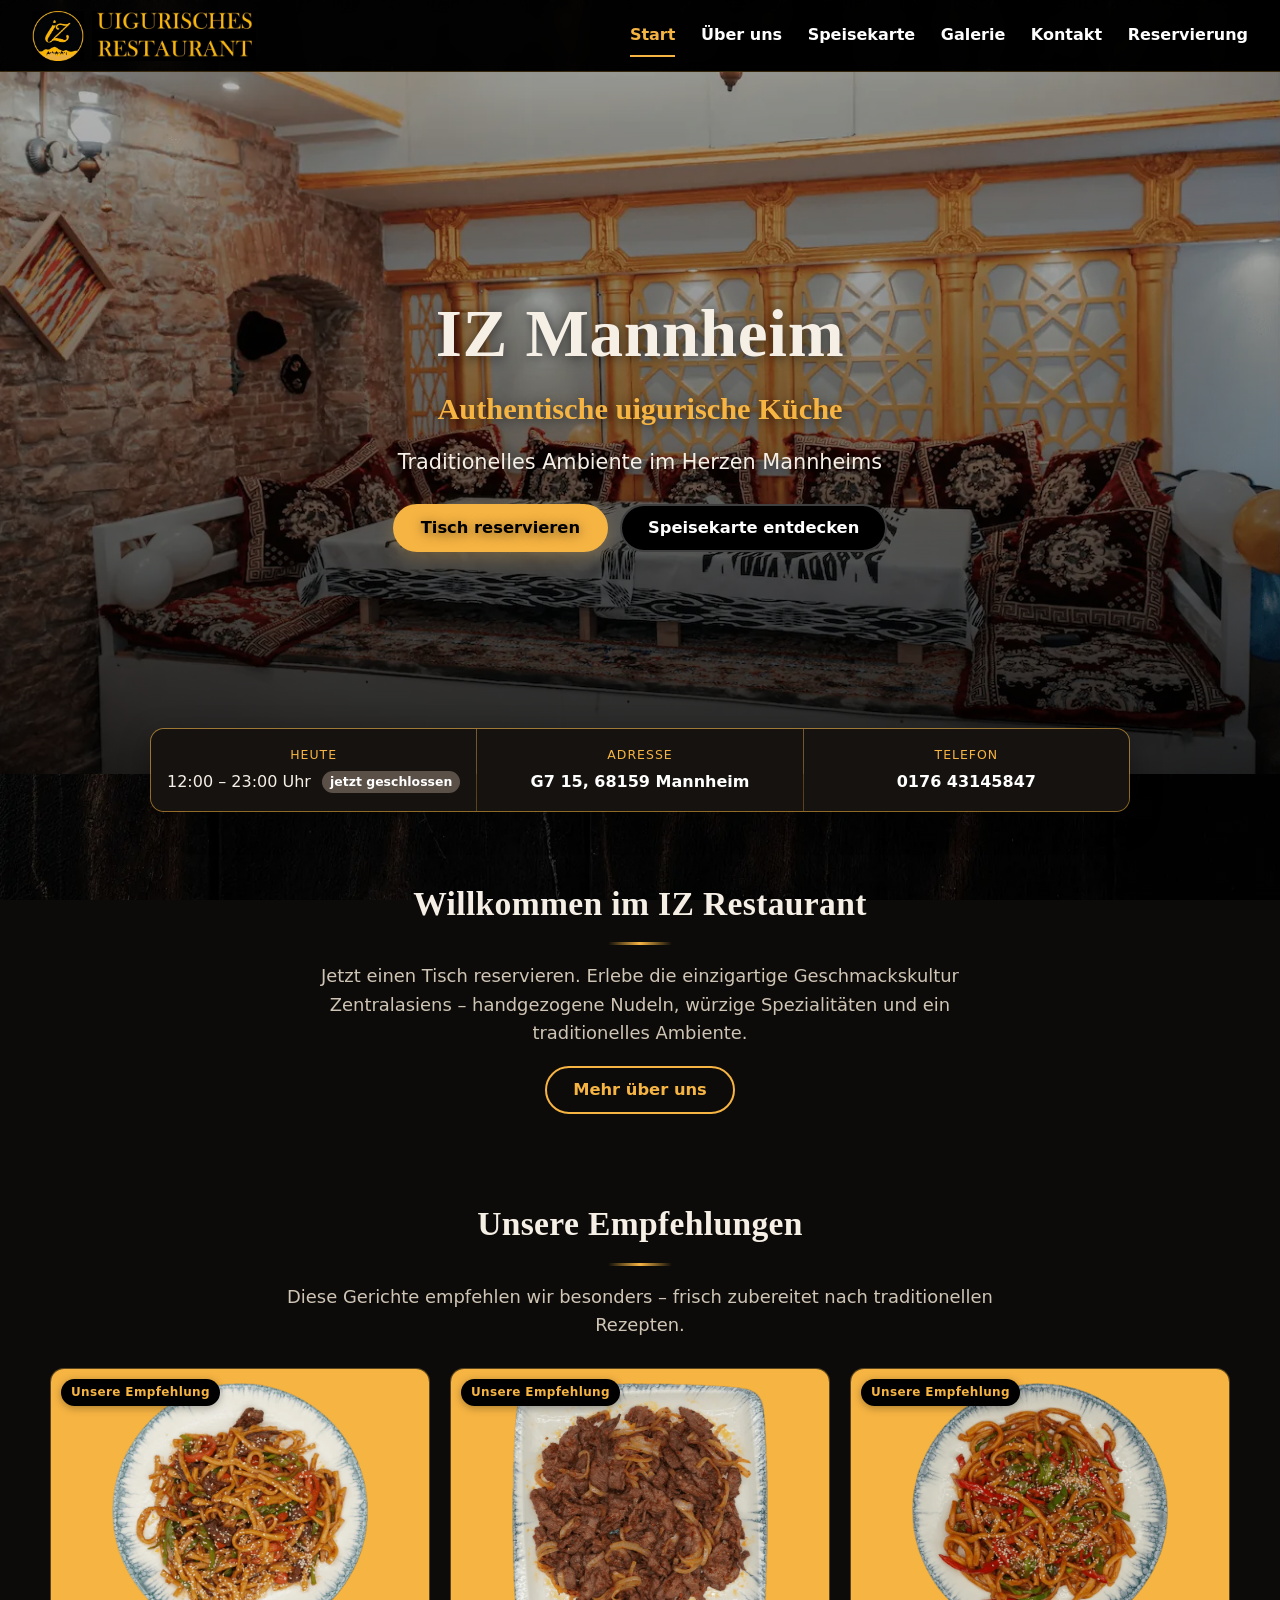
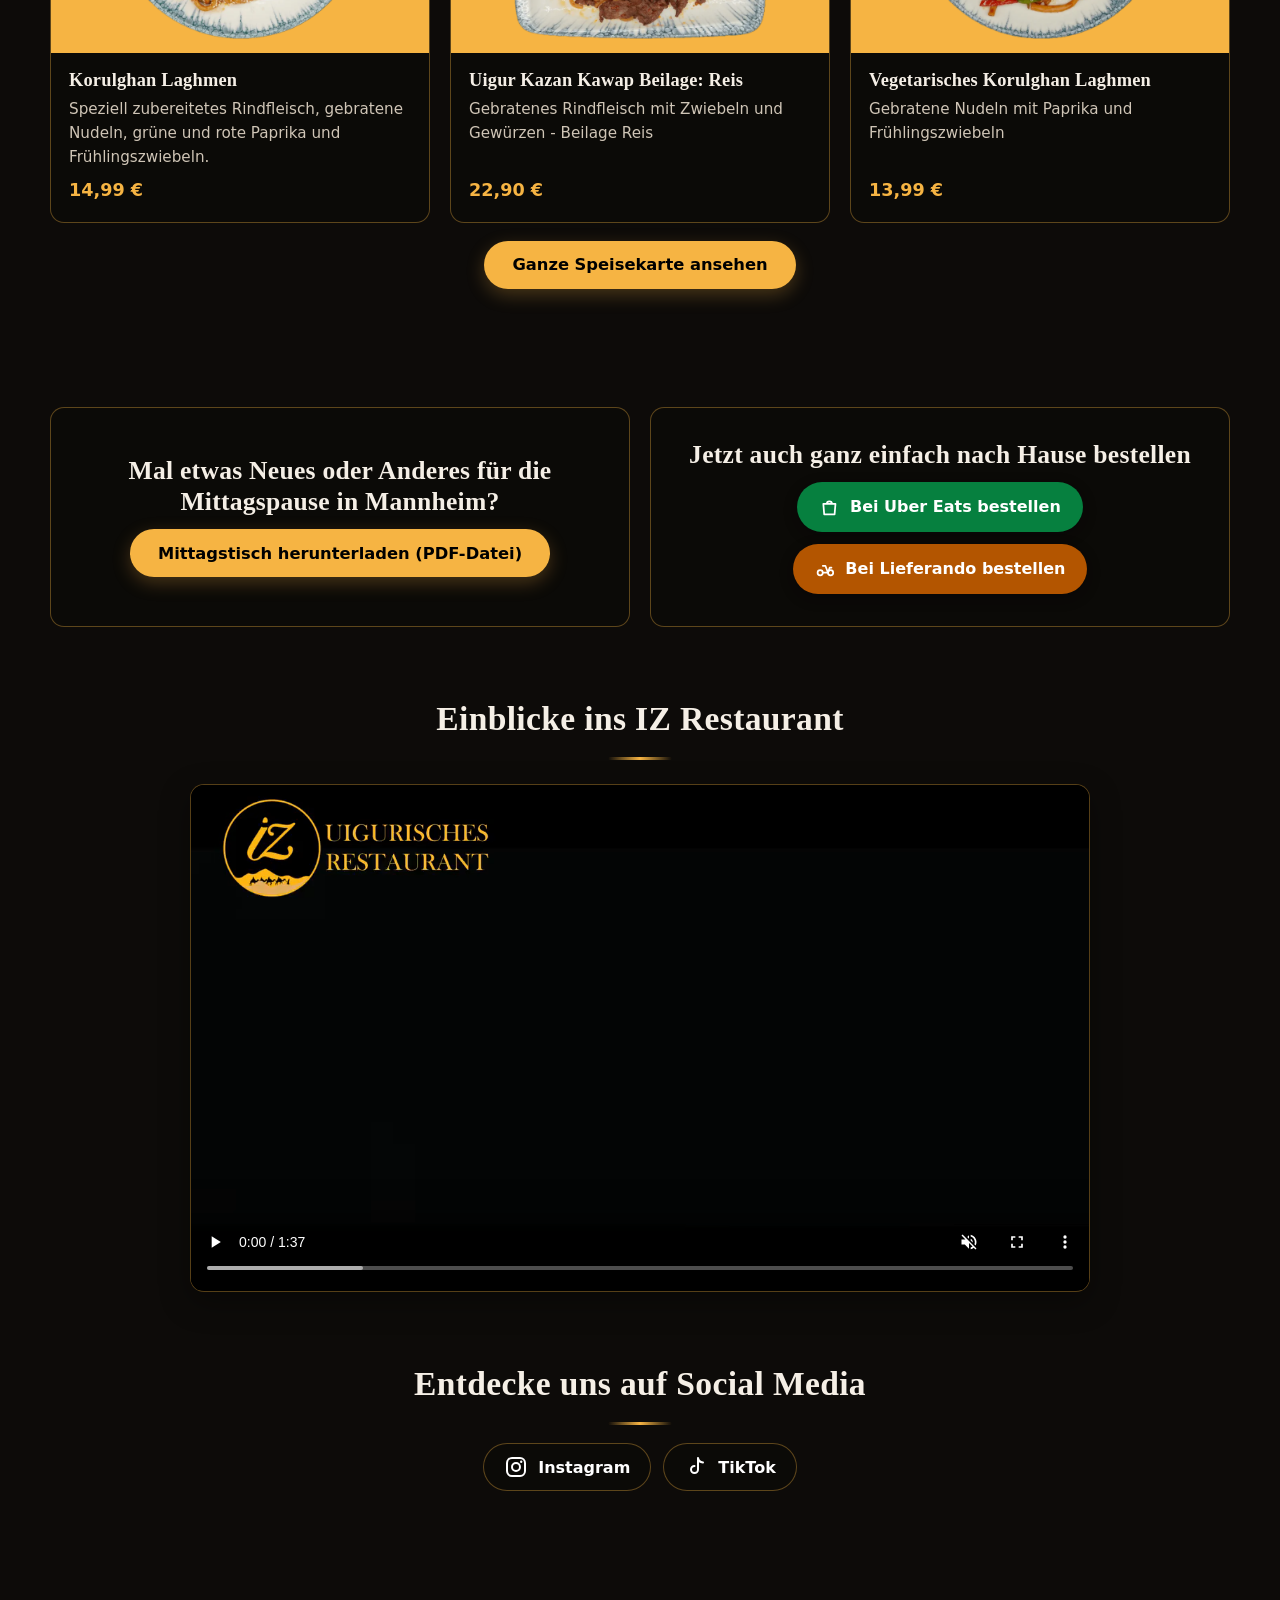
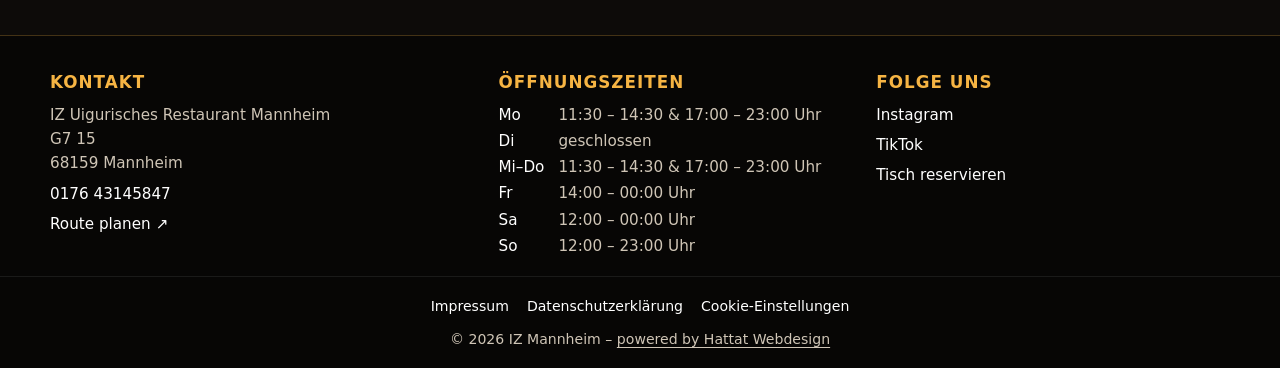
==== index.html @ e1fb00c7 "ch002" ====
<!DOCTYPE html>
<html lang="de">
<head>
  <meta charset="UTF-8">
  <meta name="viewport" content="width=device-width, initial-scale=1.0, viewport-fit=cover">
  <title>Uigurisches Restaurant Mannheim – IZ | Laghmen, Manta &amp; Polo</title>
  <meta name="description" content="IZ Uigurisches Restaurant in Mannheim (G7 15): handgezogene Laghmen-Nudeln, Manta und Polo in traditionellem Ambiente. Tisch reservieren oder bestellen.">
  <link rel="canonical" href="https://iz-mannheim.de/">
  <meta property="og:type" content="website">
  <meta property="og:locale" content="de_DE">
  <meta property="og:site_name" content="IZ Uigurisches Restaurant Mannheim">
  <meta property="og:title" content="Uigurisches Restaurant Mannheim – IZ | Laghmen, Manta &amp; Polo">
  <meta property="og:description" content="IZ Uigurisches Restaurant in Mannheim (G7 15): handgezogene Laghmen-Nudeln, Manta und Polo in traditionellem Ambiente. Tisch reservieren oder bestellen.">
  <meta property="og:url" content="https://iz-mannheim.de/">
  <meta property="og:image" content="https://iz-mannheim.de/assets/images/extra/hero1.webp">
  <meta name="twitter:card" content="summary_large_image">
  <meta name="theme-color" content="#000000">
  <link rel="icon" type="image/png" sizes="48x48" href="assets/images/extra/icon-48.png">
  <link rel="apple-touch-icon" href="assets/images/extra/icon-180.png">
  <link rel="preload" as="image" href="assets/images/extra/hero1-800.webp" imagesrcset="assets/images/extra/hero1-800.webp 800w, assets/images/extra/hero1-1100.webp 1100w, assets/images/extra/hero1.webp 1345w" imagesizes="100vw" fetchpriority="high">
  <link rel="stylesheet" href="css/style.css">
  <script>document.documentElement.classList.add('js')</script>
  <script type="application/ld+json" id="ld-restaurant">{"@context": "https://schema.org", "@type": "Restaurant", "name": "IZ Uigurisches Restaurant Mannheim", "url": "https://iz-mannheim.de/", "image": "https://iz-mannheim.de/assets/images/extra/hero1.webp", "logo": "https://iz-mannheim.de/assets/images/extra/icon-180.png", "servesCuisine": ["Uigurisch", "Zentralasiatisch"], "telephone": "+4917643145847", "priceRange": "€€", "address": {"@type": "PostalAddress", "streetAddress": "G7 15", "postalCode": "68159", "addressLocality": "Mannheim", "addressCountry": "DE"}, "geo": {"@type": "GeoCoordinates", "latitude": 49.49228757, "longitude": 8.45933497}, "hasMenu": "https://iz-mannheim.de/menu.html", "acceptsReservations": "True", "sameAs": ["https://www.instagram.com/izrestaurant.ma?igsh=MWxodnRsc2JiNDZkNg==", "https://www.tiktok.com/@iz.restaurant.ma?_r=1&_t=ZG-95EG0OSbyyG"], "openingHoursSpecification": [{"@type": "OpeningHoursSpecification", "dayOfWeek": "Monday", "opens": "11:30", "closes": "14:30"}, {"@type": "OpeningHoursSpecification", "dayOfWeek": "Monday", "opens": "17:00", "closes": "23:00"}, {"@type": "OpeningHoursSpecification", "dayOfWeek": "Wednesday", "opens": "11:30", "closes": "14:30"}, {"@type": "OpeningHoursSpecification", "dayOfWeek": "Wednesday", "opens": "17:00", "closes": "23:00"}, {"@type": "OpeningHoursSpecification", "dayOfWeek": "Thursday", "opens": "11:30", "closes": "14:30"}, {"@type": "OpeningHoursSpecification", "dayOfWeek": "Thursday", "opens": "17:00", "closes": "23:00"}, {"@type": "OpeningHoursSpecification", "dayOfWeek": "Friday", "opens": "14:00", "closes": "00:00"}, {"@type": "OpeningHoursSpecification", "dayOfWeek": "Saturday", "opens": "12:00", "closes": "00:00"}, {"@type": "OpeningHoursSpecification", "dayOfWeek": "Sunday", "opens": "12:00", "closes": "23:00"}]}</script>
</head>
<body>
<a class="skip-link" href="#main">Zum Inhalt springen</a>
<div id="cookie-banner" class="cookie-banner" role="dialog" aria-label="Hinweis zur Reichweitenmessung">
  <p>Wir möchten anonym messen, wie unsere Website genutzt wird (cookielos, ohne Profile). Externe Inhalte wie Google Maps
    laden wir nur nach deiner Zustimmung. Mehr in der <a href="datenschutz.html">Datenschutzerklärung</a>.</p>
  <div class="cookie-actions">
    <button id="cookie-accept" type="button">Akzeptieren</button>
    <button id="cookie-decline" type="button">Ablehnen</button>
  </div>
</div>
<header class="navbar">
  <a class="logo" href="index.html" aria-label="IZ Uigurisches Restaurant Mannheim – Startseite">
    <img src="assets/images/extra/logo1.webp" alt="" width="52" height="50">
    <img src="assets/images/extra/logo2.webp" alt="IZ Uigurisches Restaurant" width="164" height="50">
  </a>
  <button class="hamburger" id="hamburger" type="button" aria-label="Menü" aria-expanded="false" aria-controls="nav-menu">☰</button>
  <nav aria-label="Hauptnavigation">
    <ul class="nav-menu" id="nav-menu">
      <li><a href="index.html" class="active" aria-current="page">Start</a></li>
      <li><a href="about.html">Über uns</a></li>
      <li><a href="menu.html">Speisekarte</a></li>
      <li><a href="gallery.html">Galerie</a></li>
      <li><a href="contact.html">Kontakt</a></li>
      <li><a href="reservierung.html">Reservierung</a></li>
    </ul>
  </nav>
</header>

<section class="hero-carousel" aria-label="Eindrücke aus dem Restaurant">
  <div class="hero-slide active"><img src="assets/images/extra/hero1-800.webp"
      srcset="assets/images/extra/hero1-800.webp 800w, assets/images/extra/hero1-1100.webp 1100w, assets/images/extra/hero1.webp 1345w" sizes="100vw"
      alt="Sitzecke mit uigurischen Kissen und Teppichen im IZ Restaurant" fetchpriority="high" width="1345" height="734"></div>
  <div class="hero-slide"><img data-src="assets/images/extra/hero2-800.webp"
      data-srcset="assets/images/extra/hero2-800.webp 800w, assets/images/extra/hero2.webp 1358w" sizes="100vw"
      alt="Sitzbereich mit blauen Kissen, Wandbild und Musikinstrumenten" width="1358" height="886"></div>
  <div class="hero-slide"><img data-src="assets/images/extra/gallery4-800.webp"
      data-srcset="assets/images/extra/gallery4-800.webp 800w, assets/images/extra/gallery4.webp 1050w" sizes="100vw"
      alt="Goldener Torbogen mit Blick in den Gastraum" width="1050" height="670"></div>
  <div class="hero-content">
    <h1 data-text="hero.title">IZ Mannheim</h1>
    <p class="hero-sub" data-text="hero.subtitle">Authentische uigurische Küche</p>
    <p class="hero-text" data-text="hero.text">Traditionelles Ambiente im Herzen Mannheims</p>
    <div class="hero-buttons">
      <a href="reservierung.html" class="btn-new-res" data-text="hero.buttonReserve">Tisch reservieren</a>
      <a href="menu.html" class="btn-dark" data-text="hero.buttonMenu">Speisekarte entdecken</a>
    </div>
  </div>
</section>

<div class="infobar" aria-label="Kurzinfos">
  <div><span class="label">Heute</span><span id="today-hours">Öffnungszeiten siehe Kontakt</span></div>
  <div><span class="label">Adresse</span><a href="https://www.google.com/maps/dir/?api=1&amp;destination=IZ+Uigurisches+Restaurant+Mannheim+G7+15+68159+Mannheim" target="_blank" rel="noopener noreferrer"><span data-street>G7 15</span>, 68159 Mannheim</a></div>
  <div><span class="label">Telefon</span><a href="tel:+4917643145847" data-phone>0176 43145847</a></div>
</div>

<main id="main">
  <section class="section container narrow reveal">
    <h2 class="section-title" data-text="intro.title">Willkommen im IZ Restaurant</h2>
    <p class="lead" data-text="intro.text">Jetzt einen Tisch reservieren. Erlebe die einzigartige Geschmackskultur Zentralasiens – handgezogene Nudeln, würzige Spezialitäten und ein traditionelles Ambiente.</p>
    <div class="btn-row"><a class="btn-outline" href="about.html">Mehr über uns</a></div>
  </section>

  <section class="section container reveal" aria-labelledby="h-highlights">
    <h2 class="section-title" id="h-highlights" data-text="highlights.title">Unsere Empfehlungen</h2>
    <p class="lead" data-text="highlights.text">Diese Gerichte empfehlen wir besonders – frisch zubereitet nach traditionellen Rezepten.</p>
    <div class="dish-grid" id="dish-highlights"><a class="dish-card" href="menu.html#cat-nudelgerichte"><div class="ph"><span class="badge">Unsere Empfehlung</span><img loading="lazy" decoding="async" src="assets/yemekler/33.webp" alt="Korulghan Laghmen" width="640" height="480"></div><div class="body"><h3>Korulghan Laghmen</h3><p>Speziell zubereitetes Rindfleisch, gebratene Nudeln, grüne und rote Paprika und Frühlingszwiebeln.</p><span class="price">14,99 €</span></div></a><a class="dish-card" href="menu.html#cat-reisgerichte"><div class="ph"><span class="badge">Unsere Empfehlung</span><img loading="lazy" decoding="async" src="assets/yemekler/37.webp" alt="Uigur Kazan Kawap Beilage: Reis" width="640" height="480"></div><div class="body"><h3>Uigur Kazan Kawap Beilage: Reis</h3><p>Gebratenes Rindfleisch mit Zwiebeln und Gewürzen - Beilage Reis</p><span class="price">22,90 €</span></div></a><a class="dish-card" href="menu.html#cat-vegetarisch"><div class="ph"><span class="badge">Unsere Empfehlung</span><img loading="lazy" decoding="async" src="assets/yemekler/61.webp" alt="Vegetarisches Korulghan Laghmen" width="640" height="480"></div><div class="body"><h3>Vegetarisches Korulghan Laghmen</h3><p>Gebratene Nudeln mit Paprika und Frühlingszwiebeln</p><span class="price">13,99 €</span></div></a></div>
    <div class="btn-row"><a class="btn-new-res" href="menu.html">Ganze Speisekarte ansehen</a></div>
  </section>

  <section class="section container reveal">
    <div class="split">
      <div class="panel">
        <h2 data-text="lunch.title">Mal etwas Neues oder Anderes für die Mittagspause in Mannheim?</h2>
        <a id="lunch-link" href="assets/mittag_menu.pdf" class="btn-new-res" download data-text="lunch.button">Mittagstisch herunterladen (PDF-Datei)</a>
      </div>
      <div class="panel">
        <h2 data-text="delivery.title">Jetzt auch ganz einfach nach Hause bestellen</h2>
        <div class="delivery-buttons" id="delivery-buttons"><a class="delivery-btn ubereats" href="https://www.ubereats.com/de/store/iz-uigurisches-restaurant-mannheim/Ur824UdqWp-X-8Qj6ao86g?diningMode=DELIVERY&amp;surfaceName=" target="_blank" rel="noopener noreferrer"><svg viewBox="0 0 24 24" aria-hidden="true"><path d="M5 8h14l-1 12H6L5 8zm4 0a3 3 0 0 1 6 0" fill="none" stroke="currentColor" stroke-width="2" stroke-linecap="round" stroke-linejoin="round"/></svg>Bei Uber Eats bestellen</a><a class="delivery-btn lieferando" href="https://www.lieferando.de/speisekarte/iz-uigurisches-restaurant-mannheim" target="_blank" rel="noopener noreferrer"><svg viewBox="0 0 24 24" aria-hidden="true"><circle cx="6" cy="17" r="3" fill="none" stroke="currentColor" stroke-width="2"/><circle cx="18" cy="17" r="3" fill="none" stroke="currentColor" stroke-width="2"/><path d="M9 17h6l-3-8h-3m6 8 2-6h2" fill="none" stroke="currentColor" stroke-width="2" stroke-linecap="round" stroke-linejoin="round"/></svg>Bei Lieferando bestellen</a></div>
      </div>
    </div>
  </section>

  <section class="section container reveal">
    <h2 class="section-title" data-text="video.title">Einblicke ins IZ Restaurant</h2>
    <div class="video-wrapper">
      <video muted loop playsinline controls preload="none" data-poster="assets/videos/poster.webp" width="1280" height="720"
        aria-label="Video: Einblicke ins IZ Restaurant Mannheim">
        <source src="assets/videos/video.webm" type='video/webm; codecs="av01.0.05M.08, opus"'>
        <source src="assets/videos/video.mp4" type="video/mp4">
        Dein Browser unterstützt dieses Video nicht.
      </video>
    </div>
  </section>

  <section class="section container reveal">
    <h2 class="section-title" data-text="social.title">Entdecke uns auf Social Media</h2>
    <div class="social-media" id="social-links"><a href="https://www.instagram.com/izrestaurant.ma?igsh=MWxodnRsc2JiNDZkNg==" target="_blank" rel="noopener noreferrer"><svg viewBox="0 0 24 24" aria-hidden="true"><rect x="3" y="3" width="18" height="18" rx="5" fill="none" stroke="currentColor" stroke-width="2"/><circle cx="12" cy="12" r="4" fill="none" stroke="currentColor" stroke-width="2"/><circle cx="17.2" cy="6.8" r="1.2" fill="currentColor"/></svg><span>Instagram</span></a><a href="https://www.tiktok.com/@iz.restaurant.ma?_r=1&amp;_t=ZG-95EG0OSbyyG" target="_blank" rel="noopener noreferrer"><svg viewBox="0 0 24 24" aria-hidden="true"><path d="M14 3v11.5a3.5 3.5 0 1 1-3.5-3.5M14 3c.4 2.6 2.1 4.2 5 4.5" fill="none" stroke="currentColor" stroke-width="2" stroke-linecap="round" stroke-linejoin="round"/></svg><span>TikTok</span></a></div>
  </section>
</main>

<footer class="site-footer">
  <div class="footer-grid">
    <div>
      <h2>Kontakt</h2>
      <p data-address>IZ Uigurisches Restaurant Mannheim<br>G7 15<br>68159 Mannheim</p>
      <p><a href="tel:+4917643145847" data-phone>0176 43145847</a></p>
      <p><a href="https://www.google.com/maps/dir/?api=1&amp;destination=IZ+Uigurisches+Restaurant+Mannheim+G7+15+68159+Mannheim" target="_blank" rel="noopener noreferrer">Route planen ↗</a></p>
    </div>
    <div>
      <h2>Öffnungszeiten</h2>
      <dl class="footer-hours" id="footer-hours"><dt>Mo</dt><dd>11:30 – 14:30 &amp; 17:00 – 23:00 Uhr</dd><dt>Di</dt><dd>geschlossen</dd><dt>Mi–Do</dt><dd>11:30 – 14:30 &amp; 17:00 – 23:00 Uhr</dd><dt>Fr</dt><dd>14:00 – 00:00 Uhr</dd><dt>Sa</dt><dd>12:00 – 00:00 Uhr</dd><dt>So</dt><dd>12:00 – 23:00 Uhr</dd></dl>
    </div>
    <div>
      <h2>Folge uns</h2>
      <p><a href="https://www.instagram.com/izrestaurant.ma?igsh=MWxodnRsc2JiNDZkNg==" target="_blank" rel="noopener noreferrer">Instagram</a></p>
      <p><a href="https://www.tiktok.com/@iz.restaurant.ma?_r=1&amp;_t=ZG-95EG0OSbyyG" target="_blank" rel="noopener noreferrer">TikTok</a></p>
      <p><a href="reservierung.html">Tisch reservieren</a></p>
    </div>
  </div>
  <div class="footer-bottom">
    <nav class="footer-nav" aria-label="Rechtliches">
      <a href="impressum.html">Impressum</a>
      <a href="datenschutz.html">Datenschutzerklärung</a>
      <button type="button" class="linklike" data-open-consent>Cookie-Einstellungen</button>
    </nav>
    <p class="footer-copyright">&copy; 2026 IZ Mannheim – <a href="https://www.instagram.com/hattat_web" rel="noopener">powered by Hattat Webdesign</a></p>
  </div>
</footer>

<div class="mobile-cta" aria-label="Schnellzugriff">
  <a href="tel:+4917643145847" data-phone-only class="mc-call"><svg viewBox="0 0 24 24" aria-hidden="true"><path d="M5 4h4l2 5-2.5 1.5a11 11 0 0 0 5 5L15 13l5 2v4a2 2 0 0 1-2 2A16 16 0 0 1 3 6a2 2 0 0 1 2-2" fill="none" stroke="currentColor" stroke-width="2" stroke-linejoin="round"/></svg>Anrufen</a>
  <a href="reservierung.html" class="mc-res"><svg viewBox="0 0 24 24" aria-hidden="true"><rect x="3" y="5" width="18" height="16" rx="2" fill="none" stroke="currentColor" stroke-width="2"/><path d="M3 10h18M8 3v4M16 3v4" fill="none" stroke="currentColor" stroke-width="2" stroke-linecap="round"/></svg>Tisch reservieren</a>
</div>
<script src="js/site.js" defer></script>
<script src="js/hero_carousel.js" defer></script>
</body>
</html>
---- css/style.css ----
/* =========================================================
   IZ Uigurisches Restaurant Mannheim – Stylesheet
   Marke: Schwarz · Gold (#f6b443) · dunkles Holz
   Ein einziges Stylesheet (ersetzt nav.css, main.css, responsive.css).
   ========================================================= */

:root {
  --gold: #f6b443;
  --gold-deep: #d9952a;
  --gold-soft: rgba(246, 180, 67, .16);
  --black: #000;
  --ink: #141210;
  --panel: rgba(12, 10, 8, .72);
  --panel-solid: #15120f;
  --line: rgba(246, 180, 67, .35);
  --text: #f5efe6;
  --muted: #cfc5b6;
  --radius: 14px;
  --shadow: 0 10px 30px rgba(0, 0, 0, .35);
  --header-h: 72px;
  --wrap: 1180px;
  --font-sans: system-ui, -apple-system, "Segoe UI", Roboto, "Helvetica Neue", Arial, sans-serif;
  --font-serif: "Palatino Linotype", Palatino, "Book Antiqua", Georgia, "Noto Serif", serif;
}

*, *::before, *::after { box-sizing: border-box; }
html { scroll-behavior: smooth; scroll-padding-top: calc(var(--header-h) + 12px); -webkit-text-size-adjust: 100%; }
body {
  margin: 0;
  font-family: var(--font-sans);
  font-size: 1rem;
  line-height: 1.6;
  color: var(--text);
  background: #0d0b09;
  text-align: center;
  overflow-x: clip;
}
/* Holz-Hintergrund als fixierte Ebene (statt background-attachment: fixed,
   das auf iOS stark vergrößert und beim Scrollen ruckelt) */
body::before {
  content: "";
  position: fixed;
  inset: 0;
  z-index: -1;
  background:
    linear-gradient(rgba(0, 0, 0, .38), rgba(0, 0, 0, .52)),
    url("../assets/images/background-900.webp") center / cover no-repeat;
}
@media (min-width: 900px) {
  body::before {
    background:
      linear-gradient(rgba(0, 0, 0, .38), rgba(0, 0, 0, .52)),
      url("../assets/images/background.webp") center / cover no-repeat;
  }
}

img, video { max-width: 100%; height: auto; display: block; }
a { color: var(--gold); text-underline-offset: 3px; }
a:hover { color: #ffd38a; }
p { margin: 0 0 1em; }
.sr-only { position: absolute !important; width: 1px; height: 1px; overflow: hidden; clip: rect(0 0 0 0); white-space: nowrap; }

h1, h2, h3 { font-family: var(--font-serif); font-weight: 700; line-height: 1.2; letter-spacing: .01em; margin: 0 0 .5em; }
h1 { font-size: clamp(1.9rem, 4.5vw, 2.8rem); }
h2 { font-size: clamp(1.5rem, 3.4vw, 2.1rem); }
h3 { font-size: 1.25rem; }
h4 { font-size: 1.05rem; margin: .4em 0; }

/* Goldene Zierlinie unter Abschnittstiteln */
.section-title::after {
  content: "";
  display: block;
  width: 64px;
  height: 3px;
  margin: .55em auto 0;
  border-radius: 2px;
  background: linear-gradient(90deg, transparent, var(--gold), transparent);
}

:focus-visible { outline: 3px solid var(--gold); outline-offset: 3px; border-radius: 4px; }

.skip-link {
  position: absolute; left: 8px; top: -80px; z-index: 20000;
  background: var(--gold); color: #000; font-weight: 700;
  padding: 10px 16px; border-radius: 8px; text-decoration: none;
}
.skip-link:focus { top: 8px; }

.container { width: min(100% - 32px, var(--wrap)); margin-inline: auto; }
.narrow { max-width: 760px; margin-inline: auto; }
.page { padding: clamp(28px, 5vw, 56px) 0 24px; }
.lead { font-size: 1.12rem; color: var(--muted); max-width: 64ch; margin-inline: auto; }
.prose p { max-width: 68ch; margin-inline: auto; }
.note { font-size: .9rem; color: var(--muted); }
.section { padding: clamp(36px, 6vw, 72px) 0; }
.section + .section { padding-top: 0; }

/* ---------- Header / Navigation ---------- */
.navbar {
  position: sticky; top: 0; z-index: 1000;
  min-height: var(--header-h);
  display: flex; align-items: center; justify-content: space-between; flex-wrap: wrap;
  gap: 12px;
  padding: 10px clamp(16px, 3vw, 32px);
  background: rgba(0, 0, 0, .94);
  border-bottom: 1px solid rgba(246, 180, 67, .22);
}
@supports (backdrop-filter: blur(8px)) {
  .navbar { background: rgba(0, 0, 0, .82); backdrop-filter: blur(8px); }
}
.logo { display: flex; align-items: center; gap: 8px; text-decoration: none; }
.logo img { height: 50px; width: auto; }
.hamburger {
  display: none;
  background: none; border: 1px solid transparent; color: #fff;
  font-size: 1.8rem; line-height: 1; padding: 6px 10px; cursor: pointer; border-radius: 8px;
}
.nav-menu { list-style: none; display: flex; gap: clamp(14px, 2vw, 30px); margin: 0; padding: 0; }
.nav-menu a {
  display: inline-block; padding: 8px 0;
  color: #fff; text-decoration: none; font-weight: 600; font-size: 1rem;
  border-bottom: 2px solid transparent;
  transition: color .2s, border-color .2s;
}
.nav-menu a:hover { color: var(--gold); }
.nav-menu a.active { color: var(--gold); border-bottom-color: var(--gold); }

@media (max-width: 860px) {
  .hamburger { display: block; }
  .navbar nav { width: 100%; }
  .nav-menu { display: none; flex-direction: column; gap: 0; padding: 6px 0 12px; }
  .nav-menu.active { display: flex; }
  .nav-menu li + li { border-top: 1px solid rgba(255, 255, 255, .08); }
  .nav-menu a { display: block; padding: 13px 0; font-size: 1.1rem; border-bottom: 0; }
  .nav-menu a.active { border-bottom: 0; }
}

.site-notice { background: var(--gold); color: #000; font-weight: 700; padding: 10px 16px; }

/* ---------- Buttons ---------- */
.btn, .btn-new-res, .btn-dark, .btn-outline {
  display: inline-flex; align-items: center; justify-content: center; gap: .5em;
  min-height: 48px; padding: 12px 26px;
  border-radius: 999px; border: 2px solid transparent;
  font-weight: 700; font-size: 1.02rem; line-height: 1.2; text-decoration: none; cursor: pointer;
  transition: transform .2s, background-color .2s, color .2s, border-color .2s, box-shadow .2s;
}
.btn-new-res, .btn { background: var(--gold); color: #000; box-shadow: 0 6px 18px rgba(246, 180, 67, .25); }
.btn-new-res:hover, .btn:hover { background: #ffc865; color: #000; transform: translateY(-2px); }
.btn-dark { background: #000; color: #fff; border-color: rgba(255, 255, 255, .25); }
.btn-dark:hover { background: #1c1c1c; color: var(--gold); border-color: var(--gold); transform: translateY(-2px); }
.btn-outline { background: transparent; color: var(--gold); border-color: var(--gold); }
.btn-outline:hover { background: var(--gold); color: #000; }
.btn-row { display: flex; flex-wrap: wrap; justify-content: center; gap: 12px; margin: 18px 0; }

/* ---------- Hero ---------- */
.hero-carousel {
  position: relative; overflow: hidden; isolation: isolate;
  min-height: 460px; height: min(78vh, 760px);
  display: grid; place-items: center;
  background: #000;
}
.hero-slide { position: absolute; inset: 0; opacity: 0; transition: opacity 1.2s ease; z-index: -2; }
.hero-slide.active { opacity: 1; }
.hero-slide img { width: 100%; height: 100%; object-fit: cover; }
.hero-carousel::after {
  content: ""; position: absolute; inset: 0; z-index: -1;
  background: linear-gradient(180deg, rgba(0,0,0,.25) 0%, rgba(0,0,0,.45) 55%, rgba(0,0,0,.78) 100%);
}
.hero-content { padding: 0 20px; max-width: 820px; text-shadow: 0 2px 12px rgba(0, 0, 0, .55); }
.hero-content h1 { font-size: clamp(2.4rem, 7vw, 4.2rem); margin: 0 0 .15em; }
.hero-sub { font-family: var(--font-serif); color: var(--gold); font-size: clamp(1.25rem, 3.4vw, 1.9rem); font-weight: 700; margin: 0 0 .4em; }
.hero-text { font-size: clamp(1.05rem, 2.4vw, 1.3rem); margin: 0 0 1.2em; }
.hero-buttons { display: flex; flex-wrap: wrap; justify-content: center; gap: 12px; }

/* ---------- Info-Leiste (heute geöffnet / Adresse / Telefon) ---------- */
.infobar {
  display: grid; grid-template-columns: repeat(3, 1fr); gap: 1px;
  width: min(100% - 32px, 980px); margin: -46px auto 0; position: relative; z-index: 2;
  background: var(--line); border: 1px solid var(--line); border-radius: var(--radius);
  overflow: hidden; box-shadow: var(--shadow);
}
.infobar > div { background: var(--panel-solid); padding: 16px 14px; }
.infobar .label { display: block; font-size: .78rem; letter-spacing: .08em; text-transform: uppercase; color: var(--gold); margin-bottom: 4px; }
.infobar strong, .infobar a { color: #fff; font-weight: 600; text-decoration: none; }
.infobar a:hover { color: var(--gold); }
.open-state { display: inline-block; font-size: .78rem; font-weight: 700; padding: 1px 8px; border-radius: 999px; margin-left: 6px; vertical-align: 1px; }
.open-state.is-open { background: #1f7a3f; color: #fff; }
.open-state.is-closed { background: #5a5048; color: #fff; }
@media (max-width: 720px) {
  .infobar { grid-template-columns: 1fr; margin-top: -30px; text-align: left; }
  .infobar > div { padding: 12px 16px; display: flex; gap: 10px; align-items: baseline; flex-wrap: wrap; }
  .infobar .label { margin: 0; min-width: 78px; }
}

/* ---------- Startseite: Empfehlungen ---------- */
.dish-grid { display: grid; grid-template-columns: repeat(3, 1fr); gap: 20px; margin-top: 28px; text-align: left; }
.dish-card {
  background: var(--panel); border: 1px solid var(--line); border-radius: var(--radius);
  overflow: hidden; display: flex; flex-direction: column; text-decoration: none; color: var(--text);
  transition: transform .25s, box-shadow .25s, border-color .25s;
}
.dish-card:hover { transform: translateY(-4px); box-shadow: var(--shadow); border-color: var(--gold); color: var(--text); }
.dish-card .ph { position: relative; aspect-ratio: 4 / 3; background: #f6b443; overflow: hidden; }
.dish-card .ph img { position: absolute; inset: 0; width: 100%; height: 100%; object-fit: contain; padding: 14px; transition: transform .4s; }
.dish-card:hover .ph img { transform: scale(1.04) rotate(-2deg); }
.dish-card .body { padding: 16px 18px 18px; display: flex; flex-direction: column; gap: 6px; flex: 1; }
.dish-card h3 { font-size: 1.15rem; margin: 0; }
.dish-card p { margin: 0; color: var(--muted); font-size: .95rem; }
.dish-card .price { margin-top: auto; color: var(--gold); font-weight: 700; font-size: 1.1rem; }
@media (max-width: 860px) { .dish-grid { grid-template-columns: 1fr; max-width: 480px; margin-inline: auto; } }

/* ---------- Startseite: Bild + Text (Mittagstisch / Lieferung) ---------- */
.split { display: grid; grid-template-columns: 1fr 1fr; gap: 20px; margin-top: 28px; }
.panel {
  background: var(--panel); border: 1px solid var(--line); border-radius: var(--radius);
  padding: clamp(20px, 3vw, 32px);
  display: flex; flex-direction: column; align-items: center; justify-content: center; gap: 12px;
}
.panel h2 { font-size: clamp(1.3rem, 2.6vw, 1.6rem); margin: 0; }
.panel p { margin: 0; color: var(--muted); }
@media (max-width: 860px) { .split { grid-template-columns: 1fr; } }

.delivery-buttons { display: flex; flex-wrap: wrap; justify-content: center; gap: 12px; }
.delivery-btn {
  display: inline-flex; align-items: center; gap: 10px;
  min-height: 48px; padding: 12px 22px; border-radius: 999px;
  color: #fff; font-weight: 700; text-decoration: none;
  box-shadow: 0 4px 14px rgba(0, 0, 0, .3); transition: transform .2s, filter .2s;
}
.delivery-btn:hover { color: #fff; transform: translateY(-2px); filter: brightness(1.08); }
.delivery-btn svg { width: 1.3em; height: 1.3em; flex: none; }
.delivery-btn.ubereats { background: #06803f; }
.delivery-btn.lieferando { background: #b35500; }

/* ---------- Video ---------- */
.video-wrapper { max-width: 900px; margin: 24px auto 0; border-radius: var(--radius); overflow: hidden; border: 1px solid var(--line); box-shadow: var(--shadow); background: #000; }
.video-wrapper video { width: 100%; aspect-ratio: 16 / 9; }

/* ---------- Social ---------- */
.social-media { display: flex; justify-content: center; flex-wrap: wrap; gap: 12px; margin-top: 18px; }
.social-media a {
  display: inline-flex; align-items: center; gap: 10px;
  min-height: 48px; padding: 10px 20px; border-radius: 999px;
  border: 1.5px solid var(--line); background: var(--panel);
  color: #fff; font-weight: 600; text-decoration: none; transition: border-color .2s, color .2s;
}
.social-media a:hover { border-color: var(--gold); color: var(--gold); }
.social-media svg { width: 24px; height: 24px; }

/* ---------- Speisekarte ---------- */
.menu-intro { max-width: 70ch; margin: 0 auto 1em; color: var(--muted); }
.menu-chips {
  position: sticky; top: var(--header-h); z-index: 50;
  display: flex; gap: 8px; overflow-x: auto; scrollbar-width: none;
  margin: 18px -16px 16px; padding: 10px 16px;
  background: rgba(0, 0, 0, .96); border-bottom: 1px solid rgba(246,180,67,.2);
  -webkit-overflow-scrolling: touch;
}
.menu-chips::-webkit-scrollbar { display: none; }
.menu-chips a {
  flex: none; white-space: nowrap; padding: 8px 16px; border-radius: 999px;
  border: 1.5px solid var(--line); color: #fff; text-decoration: none; font-size: .95rem; background: rgba(0,0,0,.4);
}
.menu-chips a:hover, .menu-chips a.current { background: var(--gold); border-color: var(--gold); color: #000; }

.accordion-section { margin-bottom: 14px; scroll-margin-top: calc(var(--header-h) + 70px); text-align: left; }
.accordion-heading { margin: 0; font: inherit; }
.accordion-toggle {
  width: 100%; min-height: 60px;
  display: flex; align-items: center; justify-content: space-between; gap: 12px;
  padding: 14px 22px;
  font-family: var(--font-serif); font-size: 1.35rem; font-weight: 700; color: #fff; text-align: left;
  background: var(--panel); border: 1.5px solid var(--gold); border-radius: var(--radius);
  cursor: pointer; transition: background .2s;
}
.accordion-toggle:hover { background: rgba(246, 180, 67, .18); }
.accordion-toggle.open { border-radius: var(--radius) var(--radius) 0 0; background: rgba(246, 180, 67, .2); }
.accordion-toggle .count { margin-left: auto; font-family: var(--font-sans); font-size: .85rem; font-weight: 500; color: var(--muted); }
.accordion-icon { font-size: .9rem; color: var(--gold); transition: transform .3s; }
.accordion-toggle.open .accordion-icon { transform: rotate(180deg); }
.accordion-body {
  display: none; padding: 20px 14px;
  background: var(--panel); border: 1.5px solid var(--gold); border-top: 0;
  border-radius: 0 0 var(--radius) var(--radius);
}
.accordion-body.open { display: block; }

.menu-grid { display: grid; grid-template-columns: repeat(3, minmax(0, 1fr)); gap: 22px; justify-items: center; }
@media (max-width: 1000px) { .menu-grid { grid-template-columns: repeat(2, minmax(0, 1fr)); } }
@media (max-width: 620px) { .menu-grid { grid-template-columns: 1fr; } }

/* Flip-Karten (bestehendes Design, verfeinert) */
.menu-item { width: 100%; max-width: 340px; height: 372px; perspective: 1200px; cursor: pointer; border-radius: 12px; }
.menu-flip-inner { position: relative; width: 100%; height: 100%; transition: transform .6s ease-in-out; transform-style: preserve-3d; }
.menu-item.active .menu-flip-inner { transform: rotateY(180deg); }
.menu-flip-front, .menu-flip-back {
  position: absolute; inset: 0; border-radius: 12px; overflow: hidden;
  -webkit-backface-visibility: hidden; backface-visibility: hidden;
  background: var(--gold); color: #1a1408; box-shadow: 0 8px 22px rgba(0, 0, 0, .3);
}
.menu-flip-front { display: flex; flex-direction: column; align-items: center; text-align: center; }
.menu-image-wrapper { position: relative; width: 100%; aspect-ratio: 4 / 3; flex: none; overflow: hidden; }
.menu-image-wrapper img { position: absolute; inset: 0; width: 100%; height: 100%; object-fit: contain; padding: 10px 14px 0; }
.menu-flip-front h3 { font-family: var(--font-sans); font-size: 1.05rem; line-height: 1.3; margin: 12px 14px 2px; }
.menu-flip-front .price { font-size: 1.2rem; font-weight: 800; margin: 2px 0 0; }
.menu-flip-front .hint { margin: auto 0 10px; font-size: .8rem; opacity: .75; }
.menu-flip-back { transform: rotateY(180deg); }
.menu-back-scroll { height: 100%; overflow: auto; padding: 22px 20px; display: flex; flex-direction: column; justify-content: center; text-align: center; gap: 6px; }
.menu-back-scroll h3 { font-size: 1.15rem; margin: 0 0 4px; }
.menu-back-scroll p { margin: 0; line-height: 1.45; }
.menu-back-scroll .price { font-weight: 800; font-size: 1.2rem; margin-top: 6px; }
.menu-back-scroll .muted { opacity: .7; }
.allergens { font-size: .92rem; }
.badge {
  position: absolute; top: 10px; left: 10px; z-index: 1;
  background: #000; color: var(--gold); font-size: .75rem; font-weight: 700; letter-spacing: .03em;
  padding: 4px 10px; border-radius: 999px; box-shadow: 0 2px 8px rgba(0,0,0,.3);
}
.dish-card .ph { position: relative; }
.allergen-note { margin-top: 18px; }
.menu-extra { margin-top: 36px; font-size: 1.4rem; }

/* ---------- Kontakt ---------- */
.contact-grid { display: grid; grid-template-columns: 1fr 1fr; gap: 20px; text-align: left; margin-top: 24px; }
.contact-grid .panel { align-items: stretch; justify-content: flex-start; text-align: left; }
.contact-grid h2 { font-size: 1.35rem; margin: 0 0 .2em; }
.contact-grid h2:not(:first-child) { margin-top: .8em; }
.contact-grid .panel p { color: var(--text); }
.contact-grid .btn-row { justify-content: flex-start; margin: 4px 0; }
@media (max-width: 860px) { .contact-grid { grid-template-columns: 1fr; } }
.hours-table { width: 100%; border-collapse: collapse; }
.hours-table th, .hours-table td { padding: 9px 4px; border-bottom: 1px solid rgba(255,255,255,.12); text-align: left; vertical-align: top; }
.hours-table th { font-weight: 700; width: 38%; }
.hours-table tr.today th, .hours-table tr.today td { color: var(--gold); }
.hours-table tr.closed td { color: var(--muted); }

.map-section { margin-top: 28px; }
.iframe-consent {
  background: var(--panel-solid); border: 1px solid var(--line); border-radius: var(--radius);
  padding: clamp(20px, 4vw, 32px); max-width: 820px; margin: 16px auto 0; color: var(--text);
}
.iframe-consent p { max-width: 60ch; margin-inline: auto; }
.iframe-consent.loaded { padding: 0; overflow: hidden; }
.iframe-consent iframe { display: block; width: 100%; border: 0; }
.iframe-consent button {
  min-height: 48px; padding: 12px 24px; border: 0; border-radius: 999px;
  background: var(--gold); color: #000; font: inherit; font-weight: 700; cursor: pointer; margin: 4px 0 12px;
}

/* ---------- Reservierung ---------- */
.reservation-box {
  width: min(100% - 32px, 1000px); margin: clamp(24px, 4vw, 48px) auto;
  background: linear-gradient(135deg, #f6b443, #e9a233); color: #000;
  border-radius: var(--radius); padding: clamp(16px, 3vw, 28px); box-shadow: var(--shadow);
}
.reservation-box h1 { color: #000; }
.reservation-box .iframe-consent { max-width: none; margin: 0; }
.reservation-box .iframe-consent.loaded { background: #fff; }

/* ---------- Galerie ---------- */
.gallery-grid {
  list-style: none; margin: 28px 0 0; padding: 0;
  display: grid; gap: 12px; grid-template-columns: repeat(auto-fill, minmax(min(100%, 280px), 1fr));
}
.gallery-grid li { aspect-ratio: 4 / 3; overflow: hidden; border-radius: 12px; background: #111; border: 1px solid rgba(246,180,67,.2); }
.gallery-grid img { width: 100%; height: 100%; object-fit: cover; cursor: zoom-in; transition: transform .6s ease; }
.gallery-grid li:hover img { transform: scale(1.04); }
@media (min-width: 900px) {
  .gallery-grid { grid-template-columns: repeat(4, 1fr); grid-auto-flow: dense; }
  .gallery-grid li.wide { grid-column: span 2; grid-row: span 2; }
}

.lightbox { position: fixed; inset: 0; z-index: 30000; background: rgba(0, 0, 0, .94); display: flex; align-items: center; justify-content: center; padding: 56px 12px; }
.lightbox[hidden] { display: none; }
.lightbox img { max-width: 100%; max-height: 100%; width: auto; height: auto; object-fit: contain; border-radius: 6px; }
.lightbox figcaption { position: absolute; bottom: 14px; left: 0; right: 0; color: var(--muted); font-size: .92rem; padding: 0 60px; }
.lightbox button { position: absolute; width: 48px; height: 48px; border: 0; border-radius: 50%; background: rgba(255,255,255,.14); color: #fff; font-size: 2rem; line-height: 1; cursor: pointer; }
.lightbox button:hover { background: var(--gold); color: #000; }
.lb-close { top: 12px; right: 12px; }
.lb-prev { left: 10px; top: calc(50% - 24px); }
.lb-next { right: 10px; top: calc(50% - 24px); }

/* ---------- Über uns ---------- */
.about-page h2 { margin-top: 1.6em; }
.about-cta { margin: 36px auto; }
.about-explainer { margin-top: 40px; padding-top: 8px; border-top: 1px solid rgba(246,180,67,.25); }
.carousel-about { position: relative; display: flex; align-items: center; gap: 8px; margin: 28px 0; }
.carousel-track-container { overflow: hidden; flex: 1; }
.carousel-track { list-style: none; margin: 0; padding: 0; display: flex; gap: 24px; transition: transform .5s ease; }
.carousel-item { flex: none; opacity: .45; transform: scale(.88); transition: transform .5s, opacity .5s; }
.carousel-item.active { opacity: 1; transform: scale(1); }
.carousel-item img { width: min(420px, 72vw); aspect-ratio: 3 / 2; height: auto; object-fit: cover; border-radius: 12px; }
.carousel-btn {
  flex: none; width: 44px; height: 44px; border: 1px solid var(--line); border-radius: 50%;
  background: rgba(0,0,0,.6); color: #fff; font-size: 1.4rem; cursor: pointer;
}
.carousel-btn:hover { background: var(--gold); color: #000; }

/* ---------- Rechtliches ---------- */
.legal { text-align: left; max-width: 860px; }
.legal h1, .legal h2, .legal h3 { text-align: left; }
.legal h2 { font-size: 1.4rem; margin-top: 1.6em; }
.legal ul { padding-left: 1.2em; }

/* ---------- Footer ---------- */
.site-footer { margin-top: clamp(40px, 6vw, 72px); background: #070605; border-top: 1px solid rgba(246,180,67,.25); color: var(--muted); font-size: .95rem; }
.footer-grid {
  width: min(100% - 32px, var(--wrap)); margin: 0 auto; padding: 36px 0 18px;
  display: grid; grid-template-columns: 1.2fr 1fr 1fr; gap: 24px; text-align: left;
}
.footer-grid h2 { font-size: 1.05rem; color: var(--gold); margin: 0 0 .6em; font-family: var(--font-sans); letter-spacing: .06em; text-transform: uppercase; }
.footer-grid p { margin: 0 0 .4em; }
.footer-grid a { color: #fff; text-decoration: none; }
.footer-grid a:hover { color: var(--gold); }
.footer-hours { margin: 0; display: grid; grid-template-columns: auto 1fr; gap: 2px 14px; }
.footer-hours dt { color: #fff; }
.footer-hours dd { margin: 0; }
.footer-bottom { border-top: 1px solid rgba(255,255,255,.08); padding: 14px 16px 18px; font-size: .88rem; }
.footer-nav { display: flex; flex-wrap: wrap; justify-content: center; gap: 4px 18px; margin-bottom: 6px; }
.footer-nav a, .linklike { color: #fff; text-decoration: none; background: none; border: 0; font: inherit; cursor: pointer; padding: 4px 0; }
.footer-nav a:hover, .linklike:hover { color: var(--gold); }
.footer-copyright { margin: 0; }
.footer-copyright a { color: var(--muted); }
@media (max-width: 860px) { .footer-grid { grid-template-columns: 1fr; gap: 18px; } }

/* ---------- Cookie-Hinweis ---------- */
.cookie-banner {
  position: fixed; left: 12px; right: 12px; bottom: 12px; z-index: 9999;
  max-width: 720px; margin: 0 auto;
  display: none; flex-direction: column; align-items: center; gap: 10px;
  background: rgba(10, 8, 6, .97); color: #fff; border: 1px solid var(--line);
  border-radius: var(--radius); padding: 16px 18px; box-shadow: var(--shadow); font-size: .95rem;
}
.cookie-banner.show { display: flex; }
.cookie-banner p { margin: 0; }
.cookie-banner a { color: var(--gold); }
.cookie-actions { display: flex; gap: 10px; flex-wrap: wrap; justify-content: center; }
.cookie-banner button { min-height: 44px; padding: 10px 22px; border-radius: 999px; font: inherit; font-weight: 700; cursor: pointer; border: 2px solid var(--gold); }
#cookie-accept { background: var(--gold); color: #000; }
#cookie-decline { background: transparent; color: #fff; }

/* ---------- Mobile Schnellzugriff ---------- */
.mobile-cta { display: none; }
@media (max-width: 860px) {
  .mobile-cta {
    display: flex; position: sticky; bottom: 0; z-index: 900;
    background: #000; border-top: 1px solid rgba(246,180,67,.35);
    padding-bottom: env(safe-area-inset-bottom);
  }
  .mobile-cta a { flex: 1; min-height: 52px; display: flex; align-items: center; justify-content: center; gap: 8px; font-weight: 700; text-decoration: none; color: #fff; }
  .mobile-cta svg { width: 20px; height: 20px; }
  .mobile-cta .mc-res { background: var(--gold); color: #000; }
  .site-footer { margin-top: 32px; }
  .cookie-banner { bottom: 64px; }
}

/* ---------- Einblend-Animation (dezent) ---------- */
.js .reveal { opacity: 0; transform: translateY(14px); transition: opacity .6s ease, transform .6s ease; }
.js .reveal.in { opacity: 1; transform: none; }

@media (prefers-reduced-motion: reduce) {
  html { scroll-behavior: auto; }
  *, *::before, *::after { animation-duration: .01ms !important; transition-duration: .01ms !important; }
  .js .reveal { opacity: 1; transform: none; }
}
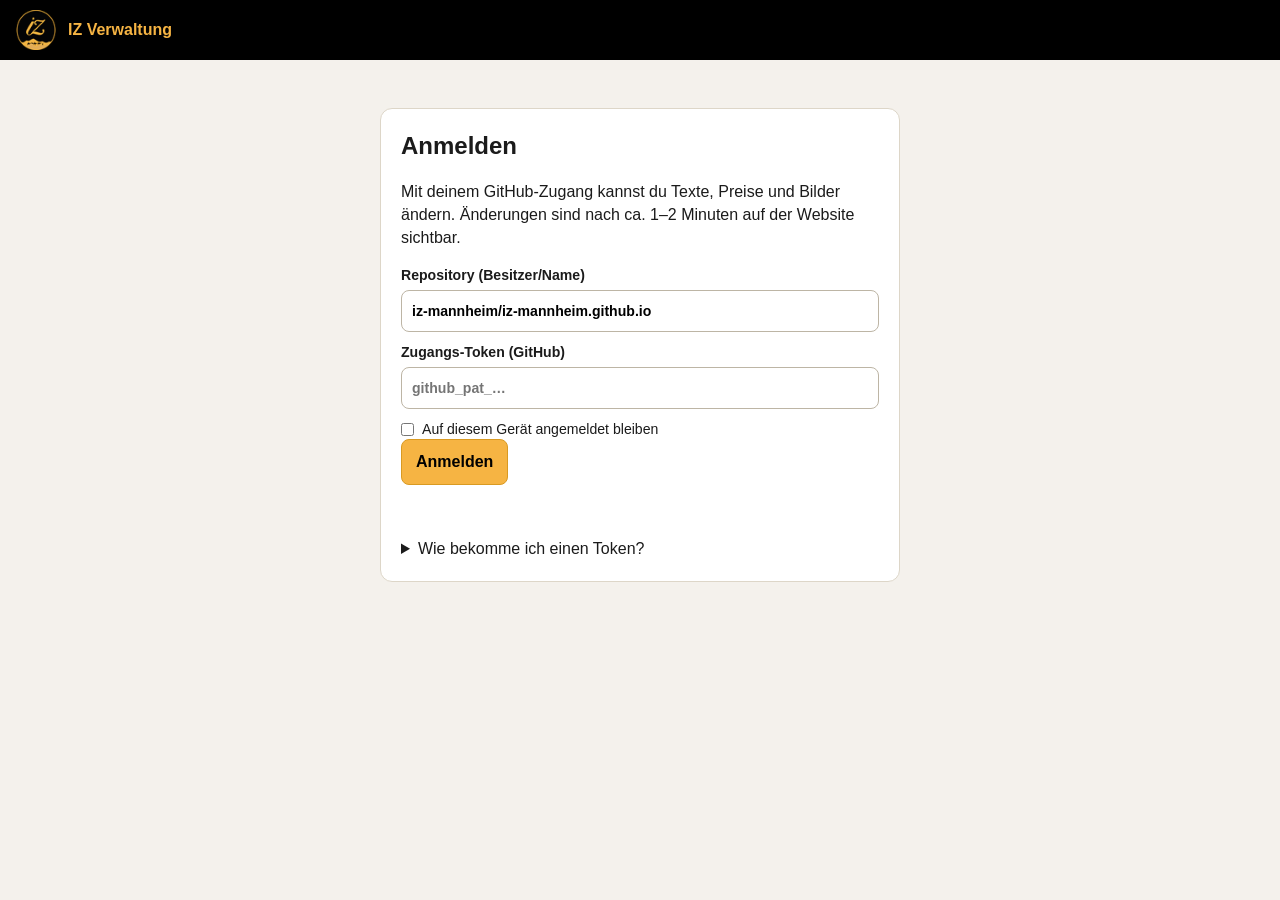
==== commit 8f9f0083: "ch0091" ====
--- a/index.html
+++ b/index.html
@@ -2,160 +2,66 @@
 <html lang="de">
 <head>
   <meta charset="UTF-8">
-  <meta name="viewport" content="width=device-width, initial-scale=1.0, viewport-fit=cover">
-  <title>Uigurisches Restaurant Mannheim – IZ | Laghmen, Manta &amp; Polo</title>
-  <meta name="description" content="IZ Uigurisches Restaurant in Mannheim (G7 15): handgezogene Laghmen-Nudeln, Manta und Polo in traditionellem Ambiente. Tisch reservieren oder bestellen.">
-  <link rel="canonical" href="https://iz-mannheim.de/">
-  <meta property="og:type" content="website">
-  <meta property="og:locale" content="de_DE">
-  <meta property="og:site_name" content="IZ Uigurisches Restaurant Mannheim">
-  <meta property="og:title" content="Uigurisches Restaurant Mannheim – IZ | Laghmen, Manta &amp; Polo">
-  <meta property="og:description" content="IZ Uigurisches Restaurant in Mannheim (G7 15): handgezogene Laghmen-Nudeln, Manta und Polo in traditionellem Ambiente. Tisch reservieren oder bestellen.">
-  <meta property="og:url" content="https://iz-mannheim.de/">
-  <meta property="og:image" content="https://iz-mannheim.de/assets/images/extra/hero1.webp">
-  <meta name="twitter:card" content="summary_large_image">
-  <meta name="theme-color" content="#000000">
-  <link rel="icon" type="image/png" sizes="48x48" href="assets/images/extra/icon-48.png">
-  <link rel="apple-touch-icon" href="assets/images/extra/icon-180.png">
-  <link rel="preload" as="image" href="assets/images/extra/hero1-800.webp" imagesrcset="assets/images/extra/hero1-800.webp 800w, assets/images/extra/hero1-1100.webp 1100w, assets/images/extra/hero1.webp 1345w" imagesizes="100vw" fetchpriority="high">
-  <link rel="stylesheet" href="css/style.css">
-  <script>document.documentElement.classList.add('js')</script>
-  <script type="application/ld+json" id="ld-restaurant">{"@context": "https://schema.org", "@type": "Restaurant", "name": "IZ Uigurisches Restaurant Mannheim", "url": "https://iz-mannheim.de/", "image": "https://iz-mannheim.de/assets/images/extra/hero1.webp", "logo": "https://iz-mannheim.de/assets/images/extra/icon-180.png", "servesCuisine": ["Uigurisch", "Zentralasiatisch"], "telephone": "+4917643145847", "priceRange": "€€", "address": {"@type": "PostalAddress", "streetAddress": "G7 15", "postalCode": "68159", "addressLocality": "Mannheim", "addressCountry": "DE"}, "geo": {"@type": "GeoCoordinates", "latitude": 49.49228757, "longitude": 8.45933497}, "hasMenu": "https://iz-mannheim.de/menu.html", "acceptsReservations": "True", "sameAs": ["https://www.instagram.com/izrestaurant.ma?igsh=MWxodnRsc2JiNDZkNg==", "https://www.tiktok.com/@iz.restaurant.ma?_r=1&_t=ZG-95EG0OSbyyG"], "openingHoursSpecification": [{"@type": "OpeningHoursSpecification", "dayOfWeek": "Monday", "opens": "11:30", "closes": "14:30"}, {"@type": "OpeningHoursSpecification", "dayOfWeek": "Monday", "opens": "17:00", "closes": "23:00"}, {"@type": "OpeningHoursSpecification", "dayOfWeek": "Wednesday", "opens": "11:30", "closes": "14:30"}, {"@type": "OpeningHoursSpecification", "dayOfWeek": "Wednesday", "opens": "17:00", "closes": "23:00"}, {"@type": "OpeningHoursSpecification", "dayOfWeek": "Thursday", "opens": "11:30", "closes": "14:30"}, {"@type": "OpeningHoursSpecification", "dayOfWeek": "Thursday", "opens": "17:00", "closes": "23:00"}, {"@type": "OpeningHoursSpecification", "dayOfWeek": "Friday", "opens": "14:00", "closes": "00:00"}, {"@type": "OpeningHoursSpecification", "dayOfWeek": "Saturday", "opens": "12:00", "closes": "00:00"}, {"@type": "OpeningHoursSpecification", "dayOfWeek": "Sunday", "opens": "12:00", "closes": "23:00"}]}</script>
+  <meta name="viewport" content="width=device-width, initial-scale=1.0">
+  <meta name="robots" content="noindex, nofollow">
+  <title>Verwaltung – IZ Restaurant</title>
+  <link rel="icon" type="image/png" href="../assets/images/extra/icon-48.png">
+  <link rel="stylesheet" href="admin.css">
 </head>
 <body>
-<a class="skip-link" href="#main">Zum Inhalt springen</a>
-<div id="cookie-banner" class="cookie-banner" role="dialog" aria-label="Hinweis zur Reichweitenmessung">
-  <p>Wir möchten anonym messen, wie unsere Website genutzt wird (cookielos, ohne Profile). Externe Inhalte wie Google Maps
-    laden wir nur nach deiner Zustimmung. Mehr in der <a href="datenschutz.html">Datenschutzerklärung</a>.</p>
-  <div class="cookie-actions">
-    <button id="cookie-accept" type="button">Akzeptieren</button>
-    <button id="cookie-decline" type="button">Ablehnen</button>
-  </div>
-</div>
-<header class="navbar">
-  <a class="logo" href="index.html" aria-label="IZ Uigurisches Restaurant Mannheim – Startseite">
-    <img src="assets/images/extra/logo1.webp" alt="" width="52" height="50">
-    <img src="assets/images/extra/logo2.webp" alt="IZ Uigurisches Restaurant" width="164" height="50">
-  </a>
-  <button class="hamburger" id="hamburger" type="button" aria-label="Menü" aria-expanded="false" aria-controls="nav-menu">☰</button>
-  <nav aria-label="Hauptnavigation">
-    <ul class="nav-menu" id="nav-menu">
-      <li><a href="index.html" class="active" aria-current="page">Start</a></li>
-      <li><a href="about.html">Über uns</a></li>
-      <li><a href="menu.html">Speisekarte</a></li>
-      <li><a href="gallery.html">Galerie</a></li>
-      <li><a href="contact.html">Kontakt</a></li>
-      <li><a href="reservierung.html">Reservierung</a></li>
-    </ul>
-  </nav>
+<header class="top">
+  <img src="../assets/images/extra/icon-48.png" alt="" width="40" height="40">
+  <strong>IZ Verwaltung</strong>
+  <span id="who" class="who"></span>
+  <button id="logout" type="button" class="ghost" hidden>Abmelden</button>
 </header>
 
-<section class="hero-carousel" aria-label="Eindrücke aus dem Restaurant">
-  <div class="hero-slide active"><img src="assets/images/extra/hero1-800.webp"
-      srcset="assets/images/extra/hero1-800.webp 800w, assets/images/extra/hero1-1100.webp 1100w, assets/images/extra/hero1.webp 1345w" sizes="100vw"
-      alt="Sitzecke mit uigurischen Kissen und Teppichen im IZ Restaurant" fetchpriority="high" width="1345" height="734"></div>
-  <div class="hero-slide"><img data-src="assets/images/extra/hero2-800.webp"
-      data-srcset="assets/images/extra/hero2-800.webp 800w, assets/images/extra/hero2.webp 1358w" sizes="100vw"
-      alt="Sitzbereich mit blauen Kissen, Wandbild und Musikinstrumenten" width="1358" height="886"></div>
-  <div class="hero-slide"><img data-src="assets/images/extra/gallery4-800.webp"
-      data-srcset="assets/images/extra/gallery4-800.webp 800w, assets/images/extra/gallery4.webp 1050w" sizes="100vw"
-      alt="Goldener Torbogen mit Blick in den Gastraum" width="1050" height="670"></div>
-  <div class="hero-content">
-    <h1 data-text="hero.title">IZ Mannheim</h1>
-    <p class="hero-sub" data-text="hero.subtitle">Authentische uigurische Küche</p>
-    <p class="hero-text" data-text="hero.text">Traditionelles Ambiente im Herzen Mannheims</p>
-    <div class="hero-buttons">
-      <a href="reservierung.html" class="btn-new-res" data-text="hero.buttonReserve">Tisch reservieren</a>
-      <a href="menu.html" class="btn-dark" data-text="hero.buttonMenu">Speisekarte entdecken</a>
-    </div>
-  </div>
-</section>
-
-<div class="infobar" aria-label="Kurzinfos">
-  <div><span class="label">Heute</span><span id="today-hours">Öffnungszeiten siehe Kontakt</span></div>
-  <div><span class="label">Adresse</span><a href="https://www.google.com/maps/dir/?api=1&amp;destination=IZ+Uigurisches+Restaurant+Mannheim+G7+15+68159+Mannheim" target="_blank" rel="noopener noreferrer"><span data-street>G7 15</span>, 68159 Mannheim</a></div>
-  <div><span class="label">Telefon</span><a href="tel:+4917643145847" data-phone>0176 43145847</a></div>
-</div>
-
-<main id="main">
-  <section class="section container narrow reveal">
-    <h2 class="section-title" data-text="intro.title">Willkommen im IZ Restaurant</h2>
-    <p class="lead" data-text="intro.text">Jetzt einen Tisch reservieren. Erlebe die einzigartige Geschmackskultur Zentralasiens – handgezogene Nudeln, würzige Spezialitäten und ein traditionelles Ambiente.</p>
-    <div class="btn-row"><a class="btn-outline" href="about.html">Mehr über uns</a></div>
+<main id="app">
+  <section id="login" class="card narrow">
+    <h1>Anmelden</h1>
+    <p>Mit deinem GitHub-Zugang kannst du Texte, Preise und Bilder ändern. Änderungen sind nach ca. 1–2 Minuten auf der Website sichtbar.</p>
+    <form id="loginForm" autocomplete="off">
+      <label>Repository (Besitzer/Name)
+        <input id="repo" required placeholder="iz-mannheim/iz-mannheim.github.io" value="iz-mannheim/iz-mannheim.github.io">
+      </label>
+      <label>Zugangs-Token (GitHub)
+        <input id="token" type="password" required autocomplete="off" placeholder="github_pat_…">
+      </label>
+      <label class="check"><input id="remember" type="checkbox"> Auf diesem Gerät angemeldet bleiben</label>
+      <button type="submit" class="primary">Anmelden</button>
+      <p id="loginMsg" class="msg" role="alert"></p>
+    </form>
+    <details><summary>Wie bekomme ich einen Token?</summary>
+      <ol>
+        <li>Bei GitHub anmelden → Einstellungen → Developer settings → Personal access tokens → <em>Fine-grained tokens</em>.</li>
+        <li>„Generate new token“, Repository auswählen, Berechtigung <strong>Contents: Read and write</strong>.</li>
+        <li>Token hier einfügen. Er wird nur in deinem Browser gespeichert und nie auf der Website veröffentlicht.</li>
+      </ol>
+    </details>
   </section>
 
-  <section class="section container reveal" aria-labelledby="h-highlights">
-    <h2 class="section-title" id="h-highlights" data-text="highlights.title">Unsere Empfehlungen</h2>
-    <p class="lead" data-text="highlights.text">Diese Gerichte empfehlen wir besonders – frisch zubereitet nach traditionellen Rezepten.</p>
-    <div class="dish-grid" id="dish-highlights"><a class="dish-card" href="menu.html#cat-nudelgerichte"><div class="ph"><span class="badge">Unsere Empfehlung</span><img loading="lazy" decoding="async" src="assets/yemekler/33.webp" alt="Korulghan Laghmen" width="640" height="480"></div><div class="body"><h3>Korulghan Laghmen</h3><p>Speziell zubereitetes Rindfleisch, gebratene Nudeln, grüne und rote Paprika und Frühlingszwiebeln.</p><span class="price">14,99 €</span></div></a><a class="dish-card" href="menu.html#cat-reisgerichte"><div class="ph"><span class="badge">Unsere Empfehlung</span><img loading="lazy" decoding="async" src="assets/yemekler/37.webp" alt="Uigur Kazan Kawap Beilage: Reis" width="640" height="480"></div><div class="body"><h3>Uigur Kazan Kawap Beilage: Reis</h3><p>Gebratenes Rindfleisch mit Zwiebeln und Gewürzen - Beilage Reis</p><span class="price">22,90 €</span></div></a><a class="dish-card" href="menu.html#cat-vegetarisch"><div class="ph"><span class="badge">Unsere Empfehlung</span><img loading="lazy" decoding="async" src="assets/yemekler/61.webp" alt="Vegetarisches Korulghan Laghmen" width="640" height="480"></div><div class="body"><h3>Vegetarisches Korulghan Laghmen</h3><p>Gebratene Nudeln mit Paprika und Frühlingszwiebeln</p><span class="price">13,99 €</span></div></a></div>
-    <div class="btn-row"><a class="btn-new-res" href="menu.html">Ganze Speisekarte ansehen</a></div>
-  </section>
-
-  <section class="section container reveal">
-    <div class="split">
-      <div class="panel">
-        <h2 data-text="lunch.title">Mal etwas Neues oder Anderes für die Mittagspause in Mannheim?</h2>
-        <a id="lunch-link" href="assets/mittag_menu.pdf" class="btn-new-res" download data-text="lunch.button">Mittagstisch herunterladen (PDF-Datei)</a>
-      </div>
-      <div class="panel">
-        <h2 data-text="delivery.title">Jetzt auch ganz einfach nach Hause bestellen</h2>
-        <div class="delivery-buttons" id="delivery-buttons"><a class="delivery-btn ubereats" href="https://www.ubereats.com/de/store/iz-uigurisches-restaurant-mannheim/Ur824UdqWp-X-8Qj6ao86g?diningMode=DELIVERY&amp;surfaceName=" target="_blank" rel="noopener noreferrer"><svg viewBox="0 0 24 24" aria-hidden="true"><path d="M5 8h14l-1 12H6L5 8zm4 0a3 3 0 0 1 6 0" fill="none" stroke="currentColor" stroke-width="2" stroke-linecap="round" stroke-linejoin="round"/></svg>Bei Uber Eats bestellen</a><a class="delivery-btn lieferando" href="https://www.lieferando.de/speisekarte/iz-uigurisches-restaurant-mannheim" target="_blank" rel="noopener noreferrer"><svg viewBox="0 0 24 24" aria-hidden="true"><circle cx="6" cy="17" r="3" fill="none" stroke="currentColor" stroke-width="2"/><circle cx="18" cy="17" r="3" fill="none" stroke="currentColor" stroke-width="2"/><path d="M9 17h6l-3-8h-3m6 8 2-6h2" fill="none" stroke="currentColor" stroke-width="2" stroke-linecap="round" stroke-linejoin="round"/></svg>Bei Lieferando bestellen</a></div>
-      </div>
-    </div>
-  </section>
-
-  <section class="section container reveal">
-    <h2 class="section-title" data-text="video.title">Einblicke ins IZ Restaurant</h2>
-    <div class="video-wrapper">
-      <video muted loop playsinline controls preload="none" data-poster="assets/videos/poster.webp" width="1280" height="720"
-        aria-label="Video: Einblicke ins IZ Restaurant Mannheim">
-        <source src="assets/videos/video.webm" type='video/webm; codecs="av01.0.05M.08, opus"'>
-        <source src="assets/videos/video.mp4" type="video/mp4">
-        Dein Browser unterstützt dieses Video nicht.
-      </video>
-    </div>
-  </section>
-
-  <section class="section container reveal">
-    <h2 class="section-title" data-text="social.title">Entdecke uns auf Social Media</h2>
-    <div class="social-media" id="social-links"><a href="https://www.instagram.com/izrestaurant.ma?igsh=MWxodnRsc2JiNDZkNg==" target="_blank" rel="noopener noreferrer"><svg viewBox="0 0 24 24" aria-hidden="true"><rect x="3" y="3" width="18" height="18" rx="5" fill="none" stroke="currentColor" stroke-width="2"/><circle cx="12" cy="12" r="4" fill="none" stroke="currentColor" stroke-width="2"/><circle cx="17.2" cy="6.8" r="1.2" fill="currentColor"/></svg><span>Instagram</span></a><a href="https://www.tiktok.com/@iz.restaurant.ma?_r=1&amp;_t=ZG-95EG0OSbyyG" target="_blank" rel="noopener noreferrer"><svg viewBox="0 0 24 24" aria-hidden="true"><path d="M14 3v11.5a3.5 3.5 0 1 1-3.5-3.5M14 3c.4 2.6 2.1 4.2 5 4.5" fill="none" stroke="currentColor" stroke-width="2" stroke-linecap="round" stroke-linejoin="round"/></svg><span>TikTok</span></a></div>
-  </section>
+  <div id="editor" hidden>
+    <nav class="tabs" role="tablist" aria-label="Bereiche">
+      <button role="tab" data-tab="menu" aria-selected="true">Speisekarte</button>
+      <button role="tab" data-tab="texts" aria-selected="false">Texte &amp; Infos</button>
+      <button role="tab" data-tab="hours" aria-selected="false">Öffnungszeiten</button>
+      <button role="tab" data-tab="report" aria-selected="false">Report</button>
+      <button role="tab" data-tab="history" aria-selected="false">Änderungen</button>
+    </nav>
+    <section id="tab-menu" class="tabpanel"></section>
+    <section id="tab-texts" class="tabpanel" hidden></section>
+    <section id="tab-hours" class="tabpanel" hidden></section>
+    <section id="tab-report" class="tabpanel" hidden></section>
+    <section id="tab-history" class="tabpanel" hidden></section>
+  </div>
 </main>
 
-<footer class="site-footer">
-  <div class="footer-grid">
-    <div>
-      <h2>Kontakt</h2>
-      <p data-address>IZ Uigurisches Restaurant Mannheim<br>G7 15<br>68159 Mannheim</p>
-      <p><a href="tel:+4917643145847" data-phone>0176 43145847</a></p>
-      <p><a href="https://www.google.com/maps/dir/?api=1&amp;destination=IZ+Uigurisches+Restaurant+Mannheim+G7+15+68159+Mannheim" target="_blank" rel="noopener noreferrer">Route planen ↗</a></p>
-    </div>
-    <div>
-      <h2>Öffnungszeiten</h2>
-      <dl class="footer-hours" id="footer-hours"><dt>Mo</dt><dd>11:30 – 14:30 &amp; 17:00 – 23:00 Uhr</dd><dt>Di</dt><dd>geschlossen</dd><dt>Mi–Do</dt><dd>11:30 – 14:30 &amp; 17:00 – 23:00 Uhr</dd><dt>Fr</dt><dd>14:00 – 00:00 Uhr</dd><dt>Sa</dt><dd>12:00 – 00:00 Uhr</dd><dt>So</dt><dd>12:00 – 23:00 Uhr</dd></dl>
-    </div>
-    <div>
-      <h2>Folge uns</h2>
-      <p><a href="https://www.instagram.com/izrestaurant.ma?igsh=MWxodnRsc2JiNDZkNg==" target="_blank" rel="noopener noreferrer">Instagram</a></p>
-      <p><a href="https://www.tiktok.com/@iz.restaurant.ma?_r=1&amp;_t=ZG-95EG0OSbyyG" target="_blank" rel="noopener noreferrer">TikTok</a></p>
-      <p><a href="reservierung.html">Tisch reservieren</a></p>
-    </div>
-  </div>
-  <div class="footer-bottom">
-    <nav class="footer-nav" aria-label="Rechtliches">
-      <a href="impressum.html">Impressum</a>
-      <a href="datenschutz.html">Datenschutzerklärung</a>
-      <button type="button" class="linklike" data-open-consent>Cookie-Einstellungen</button>
-    </nav>
-    <p class="footer-copyright">&copy; 2026 IZ Mannheim – <a href="https://www.instagram.com/hattat_web" rel="noopener">powered by Hattat Webdesign</a></p>
-  </div>
-</footer>
-
-<div class="mobile-cta" aria-label="Schnellzugriff">
-  <a href="tel:+4917643145847" data-phone-only class="mc-call"><svg viewBox="0 0 24 24" aria-hidden="true"><path d="M5 4h4l2 5-2.5 1.5a11 11 0 0 0 5 5L15 13l5 2v4a2 2 0 0 1-2 2A16 16 0 0 1 3 6a2 2 0 0 1 2-2" fill="none" stroke="currentColor" stroke-width="2" stroke-linejoin="round"/></svg>Anrufen</a>
-  <a href="reservierung.html" class="mc-res"><svg viewBox="0 0 24 24" aria-hidden="true"><rect x="3" y="5" width="18" height="16" rx="2" fill="none" stroke="currentColor" stroke-width="2"/><path d="M3 10h18M8 3v4M16 3v4" fill="none" stroke="currentColor" stroke-width="2" stroke-linecap="round"/></svg>Tisch reservieren</a>
+<div id="savebar" class="savebar" hidden>
+  <span id="dirtyInfo">Ungespeicherte Änderungen</span>
+  <button id="discard" type="button" class="ghost">Verwerfen</button>
+  <button id="publish" type="button" class="primary">Veröffentlichen</button>
 </div>
-<script src="js/site.js" defer></script>
-<script src="js/hero_carousel.js" defer></script>
+<div id="toast" class="toast" role="status" aria-live="polite"></div>
+<script src="admin.js"></script>
 </body>
 </html>
--- a/admin.css
+++ b/admin.css
@@ -0,0 +1,52 @@
+*,*::before,*::after{box-sizing:border-box}
+:root{--gold:#f6b443;--bg:#f4f1ec;--ink:#1b1b1b;--line:#ddd6c8;--bad:#b3261e;--ok:#1b7a3d}
+body{margin:0;font-family:'Helvetica Neue',Arial,sans-serif;background:var(--bg);color:var(--ink);line-height:1.45;padding-bottom:90px}
+.top{display:flex;align-items:center;gap:12px;background:#000;color:var(--gold);padding:10px 16px;position:sticky;top:0;z-index:50}
+.who{margin-left:auto;color:#ddd;font-size:.85rem}
+main{max-width:980px;margin:0 auto;padding:16px}
+.card{background:#fff;border:1px solid var(--line);border-radius:12px;padding:20px;margin-bottom:16px}
+.narrow{max-width:520px;margin:32px auto}
+h1{font-size:1.5rem;margin:0 0 10px}h2{font-size:1.2rem;margin:0 0 10px}h3{font-size:1rem;margin:14px 0 6px}
+label{display:block;font-weight:600;font-size:.88rem;margin:10px 0 0}
+input,textarea,select{width:100%;font:inherit;padding:10px;border:1px solid #bdb5a5;border-radius:8px;background:#fff;margin-top:4px}
+textarea{min-height:90px;resize:vertical}
+input[type=checkbox]{width:auto;margin:0 8px 0 0}
+.check{display:flex;align-items:center;font-weight:500}
+button{font:inherit;cursor:pointer;border-radius:8px;border:1px solid #bdb5a5;background:#fff;padding:10px 14px;min-height:42px}
+button.primary{background:var(--gold);border-color:#d99a22;font-weight:700;color:#000}
+button.ghost{background:transparent;color:inherit}
+button.danger{color:var(--bad);border-color:var(--bad)}
+button:focus-visible,input:focus-visible,textarea:focus-visible,select:focus-visible,summary:focus-visible{outline:3px solid #1a73e8;outline-offset:2px}
+.msg{min-height:1.3em;color:var(--bad);font-weight:600}.msg.ok{color:var(--ok)}
+.tabs{display:flex;gap:6px;overflow-x:auto;margin-bottom:14px}
+.tabs button{white-space:nowrap}.tabs [aria-selected=true]{background:#000;color:var(--gold);border-color:#000}
+.tabpanel[hidden]{display:none}
+.cat{border:1px solid var(--line);border-radius:12px;background:#fff;margin-bottom:12px;overflow:hidden}
+.cat>summary{list-style:none;cursor:pointer;padding:14px 16px;font-weight:700;display:flex;gap:10px;align-items:center}
+.cat>summary .count{margin-left:auto;font-weight:400;color:#666;font-size:.85rem}
+.cat-body{padding:0 16px 16px}
+.item{display:grid;grid-template-columns:76px 1fr;gap:12px;padding:12px 0;border-top:1px solid var(--line)}
+.item.off{opacity:.55}
+.thumb{width:76px;height:76px;border-radius:8px;object-fit:cover;background:#eee}
+.row{display:grid;grid-template-columns:2fr 1fr;gap:10px}
+.row3{display:grid;grid-template-columns:1fr 1fr;gap:10px}
+.actions{display:flex;flex-wrap:wrap;gap:8px;margin-top:8px;align-items:center}
+.actions button{min-height:38px;padding:6px 10px;font-size:.88rem}
+.hint{color:#666;font-size:.85rem;margin:4px 0}
+.savebar{position:fixed;left:0;right:0;bottom:0;background:#000;color:#fff;padding:12px 16px;display:flex;gap:10px;align-items:center;z-index:60}
+.savebar[hidden]{display:none}.savebar span{margin-right:auto}
+.toast{position:fixed;left:50%;transform:translateX(-50%);bottom:84px;background:#222;color:#fff;padding:12px 18px;border-radius:10px;opacity:0;pointer-events:none;transition:opacity .25s;z-index:80;max-width:90vw}
+.toast.show{opacity:1}.toast.err{background:var(--bad)}.toast.good{background:var(--ok)}
+.hours-row{display:grid;grid-template-columns:110px 1fr;gap:10px;align-items:center;padding:10px 0;border-top:1px solid var(--line)}
+.slots{display:flex;flex-wrap:wrap;gap:8px;align-items:center}.slots input{width:auto;margin:0}
+table.hist{width:100%;border-collapse:collapse}table.hist td,table.hist th{padding:8px;border-bottom:1px solid var(--line);text-align:left;font-size:.9rem}
+@media (max-width:640px){.row,.row3{grid-template-columns:1fr}.item{grid-template-columns:56px 1fr}.thumb{width:56px;height:56px}.hours-row{grid-template-columns:1fr}}
+@media (prefers-reduced-motion:reduce){*{transition:none!important}}
+.top{flex-wrap:nowrap}.top strong{white-space:nowrap}
+.who{overflow:hidden;text-overflow:ellipsis;white-space:nowrap;min-width:0}
+@media (max-width:640px){.who{display:none}#logout{margin-left:auto}}
+.savebar{flex-wrap:wrap}
+@media (max-width:640px){.savebar span{flex-basis:100%;font-size:.9rem}.savebar button{flex:1}}
+.slots .range{display:flex;align-items:center;gap:6px;flex-wrap:nowrap}
+.slots .range input{width:118px}
+.hours-row.is-closed .range{display:none}
